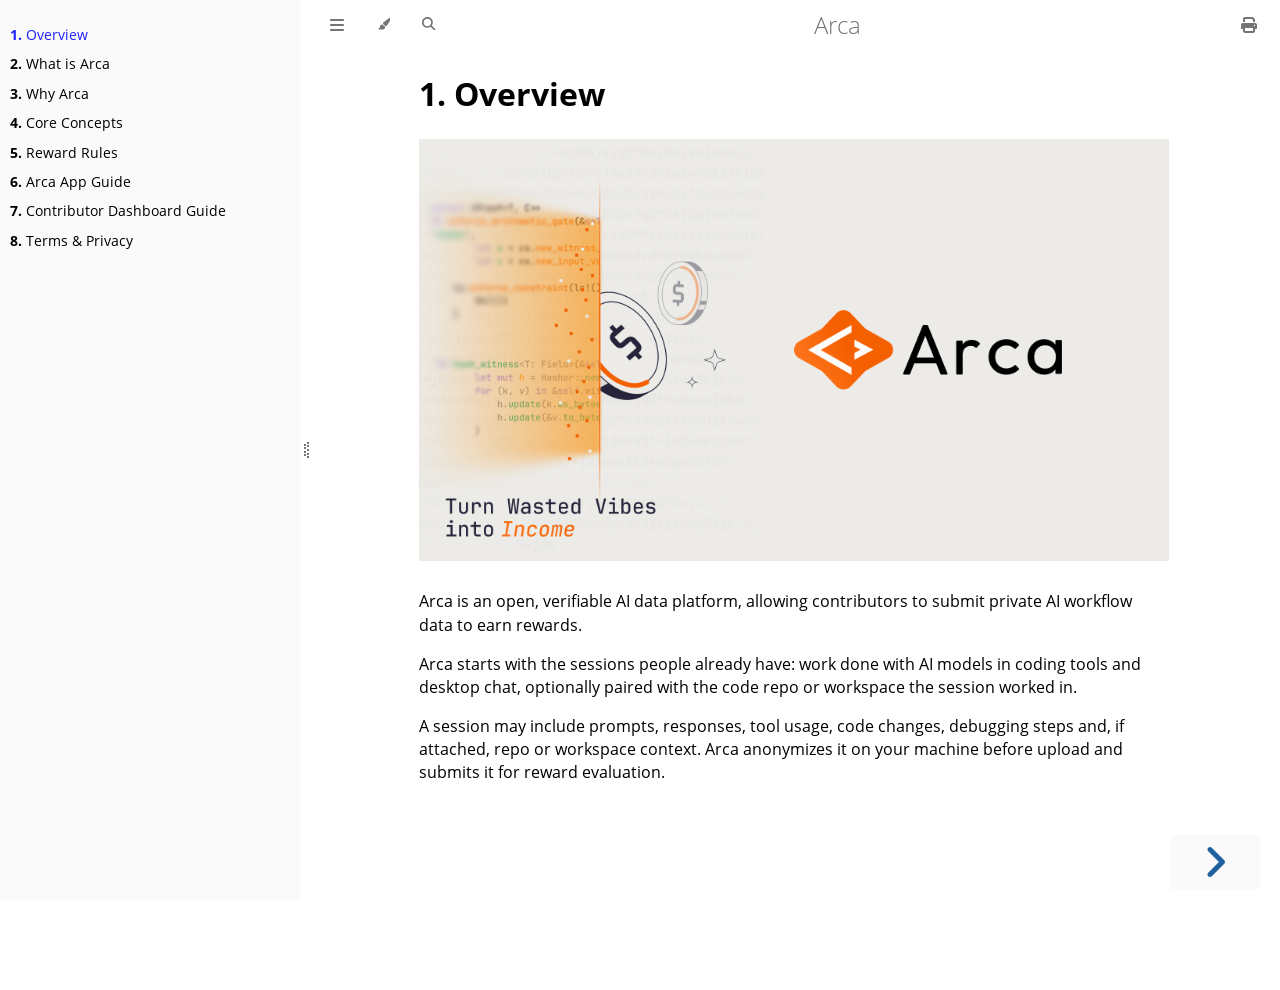
==== index.html @ 6b5b5479 "deploy: f4c4a8f4e6c5c1079b5b839fda7211f374d7abdb" ====
<!DOCTYPE HTML>
<html lang="en" class="light sidebar-visible" dir="ltr">
    <head>
        <!-- Book generated using mdBook -->
        <meta charset="UTF-8">
        <title>Overview - Arca</title>


        <!-- Custom HTML head -->

        <meta name="description" content="">
        <meta name="viewport" content="width=device-width, initial-scale=1">
        <meta name="theme-color" content="#ffffff">

        <link rel="shortcut icon" href="favicon-ba5fc74e.png">
        <link rel="stylesheet" href="css/variables-8adf115d.css">
        <link rel="stylesheet" href="css/general-2459343d.css">
        <link rel="stylesheet" href="css/chrome-cc69e1fb.css">
        <link rel="stylesheet" href="css/print-9e4910d8.css" media="print">

        <!-- Fonts -->
        <link rel="stylesheet" href="fonts/fonts-9644e21d.css">

        <!-- Highlight.js Stylesheets -->
        <link rel="stylesheet" id="mdbook-highlight-css" href="highlight-493f70e1.css">
        <link rel="stylesheet" id="mdbook-tomorrow-night-css" href="tomorrow-night-4c0ae647.css">
        <link rel="stylesheet" id="mdbook-ayu-highlight-css" href="ayu-highlight-56612340.css">

        <!-- Custom theme stylesheets -->
        <link rel="stylesheet" href="theme/custom-26febc59.css">


        <!-- Provide site root and default themes to javascript -->
        <script>
            const path_to_root = "";
            const default_light_theme = "light";
            const default_dark_theme = "navy";
            window.path_to_searchindex_js = "searchindex-3bdd4e31.js";
        </script>
        <!-- Start loading toc.js asap -->
        <script src="toc-6a2bfc67.js"></script>
    </head>
    <body>
    <div id="mdbook-help-container">
        <div id="mdbook-help-popup">
            <h2 class="mdbook-help-title">Keyboard shortcuts</h2>
            <div>
                <p>Press <kbd>←</kbd> or <kbd>→</kbd> to navigate between chapters</p>
                <p>Press <kbd>S</kbd> or <kbd>/</kbd> to search in the book</p>
                <p>Press <kbd>?</kbd> to show this help</p>
                <p>Press <kbd>Esc</kbd> to hide this help</p>
            </div>
        </div>
    </div>
    <div id="mdbook-body-container">
        <!-- Work around some values being stored in localStorage wrapped in quotes -->
        <script>
            try {
                let theme = localStorage.getItem('mdbook-theme');
                let sidebar = localStorage.getItem('mdbook-sidebar');

                if (theme.startsWith('"') && theme.endsWith('"')) {
                    localStorage.setItem('mdbook-theme', theme.slice(1, theme.length - 1));
                }

                if (sidebar.startsWith('"') && sidebar.endsWith('"')) {
                    localStorage.setItem('mdbook-sidebar', sidebar.slice(1, sidebar.length - 1));
                }
            } catch (e) { }
        </script>

        <!-- Set the theme before any content is loaded, prevents flash -->
        <script>
            const default_theme = window.matchMedia("(prefers-color-scheme: dark)").matches ? default_dark_theme : default_light_theme;
            let theme;
            try { theme = localStorage.getItem('mdbook-theme'); } catch(e) { }
            if (theme === null || theme === undefined) { theme = default_theme; }
            const html = document.documentElement;
            html.classList.remove('light')
            html.classList.add(theme);
            html.classList.add("js");
        </script>

        <input type="checkbox" id="mdbook-sidebar-toggle-anchor" class="hidden">

        <!-- Hide / unhide sidebar before it is displayed -->
        <script>
            let sidebar = null;
            const sidebar_toggle = document.getElementById("mdbook-sidebar-toggle-anchor");
            if (document.body.clientWidth >= 1080) {
                try { sidebar = localStorage.getItem('mdbook-sidebar'); } catch(e) { }
                sidebar = sidebar || 'visible';
            } else {
                sidebar = 'hidden';
                sidebar_toggle.checked = false;
            }
            if (sidebar === 'visible') {
                sidebar_toggle.checked = true;
            } else {
                html.classList.remove('sidebar-visible');
            }
        </script>

        <nav id="mdbook-sidebar" class="sidebar" aria-label="Table of contents">
            <!-- populated by js -->
            <mdbook-sidebar-scrollbox class="sidebar-scrollbox"></mdbook-sidebar-scrollbox>
            <noscript>
                <iframe class="sidebar-iframe-outer" src="toc.html"></iframe>
            </noscript>
            <div id="mdbook-sidebar-resize-handle" class="sidebar-resize-handle">
                <div class="sidebar-resize-indicator"></div>
            </div>
        </nav>

        <div id="mdbook-page-wrapper" class="page-wrapper">

            <div class="page">
                <div id="mdbook-menu-bar-hover-placeholder"></div>
                <div id="mdbook-menu-bar" class="menu-bar sticky">
                    <div class="left-buttons">
                        <label id="mdbook-sidebar-toggle" class="icon-button" for="mdbook-sidebar-toggle-anchor" title="Toggle Table of Contents" aria-label="Toggle Table of Contents" aria-controls="mdbook-sidebar">
                            <span class=fa-svg><svg xmlns="http://www.w3.org/2000/svg" viewBox="0 0 448 512"><!--! Font Awesome Free 6.2.0 by @fontawesome - https://fontawesome.com License - https://fontawesome.com/license/free (Icons: CC BY 4.0, Fonts: SIL OFL 1.1, Code: MIT License) Copyright 2022 Fonticons, Inc. --><path d="M0 96C0 78.3 14.3 64 32 64H416c17.7 0 32 14.3 32 32s-14.3 32-32 32H32C14.3 128 0 113.7 0 96zM0 256c0-17.7 14.3-32 32-32H416c17.7 0 32 14.3 32 32s-14.3 32-32 32H32c-17.7 0-32-14.3-32-32zM448 416c0 17.7-14.3 32-32 32H32c-17.7 0-32-14.3-32-32s14.3-32 32-32H416c17.7 0 32 14.3 32 32z"/></svg></span>
                        </label>
                        <button id="mdbook-theme-toggle" class="icon-button" type="button" title="Change theme" aria-label="Change theme" aria-haspopup="true" aria-expanded="false" aria-controls="mdbook-theme-list">
                            <span class=fa-svg><svg xmlns="http://www.w3.org/2000/svg" viewBox="0 0 576 512"><!--! Font Awesome Free 6.2.0 by @fontawesome - https://fontawesome.com License - https://fontawesome.com/license/free (Icons: CC BY 4.0, Fonts: SIL OFL 1.1, Code: MIT License) Copyright 2022 Fonticons, Inc. --><path d="M371.3 367.1c27.3-3.9 51.9-19.4 67.2-42.9L600.2 74.1c12.6-19.5 9.4-45.3-7.6-61.2S549.7-4.4 531.1 9.6L294.4 187.2c-24 18-38.2 46.1-38.4 76.1L371.3 367.1zm-19.6 25.4l-116-104.4C175.9 290.3 128 339.6 128 400c0 3.9 .2 7.8 .6 11.6c1.8 17.5-10.2 36.4-27.8 36.4H96c-17.7 0-32 14.3-32 32s14.3 32 32 32H240c61.9 0 112-50.1 112-112c0-2.5-.1-5-.2-7.5z"/></svg></span>
                        </button>
                        <ul id="mdbook-theme-list" class="theme-popup" aria-label="Themes" role="menu">
                            <li role="none"><button role="menuitem" class="theme" id="mdbook-theme-default_theme">Auto</button></li>
                            <li role="none"><button role="menuitem" class="theme" id="mdbook-theme-light">Light</button></li>
                            <li role="none"><button role="menuitem" class="theme" id="mdbook-theme-rust">Rust</button></li>
                            <li role="none"><button role="menuitem" class="theme" id="mdbook-theme-coal">Coal</button></li>
                            <li role="none"><button role="menuitem" class="theme" id="mdbook-theme-navy">Navy</button></li>
                            <li role="none"><button role="menuitem" class="theme" id="mdbook-theme-ayu">Ayu</button></li>
                        </ul>
                        <button id="mdbook-search-toggle" class="icon-button" type="button" title="Search (`/`)" aria-label="Toggle Searchbar" aria-expanded="false" aria-keyshortcuts="/ s" aria-controls="mdbook-searchbar">
                            <span class=fa-svg><svg xmlns="http://www.w3.org/2000/svg" viewBox="0 0 512 512"><!--! Font Awesome Free 6.2.0 by @fontawesome - https://fontawesome.com License - https://fontawesome.com/license/free (Icons: CC BY 4.0, Fonts: SIL OFL 1.1, Code: MIT License) Copyright 2022 Fonticons, Inc. --><path d="M416 208c0 45.9-14.9 88.3-40 122.7L502.6 457.4c12.5 12.5 12.5 32.8 0 45.3s-32.8 12.5-45.3 0L330.7 376c-34.4 25.2-76.8 40-122.7 40C93.1 416 0 322.9 0 208S93.1 0 208 0S416 93.1 416 208zM208 352c79.5 0 144-64.5 144-144s-64.5-144-144-144S64 128.5 64 208s64.5 144 144 144z"/></svg></span>
                        </button>
                    </div>

                    <h1 class="menu-title">Arca</h1>

                    <div class="right-buttons">
                        <a href="print.html" title="Print this book" aria-label="Print this book">
                            <span class=fa-svg id="print-button"><svg xmlns="http://www.w3.org/2000/svg" viewBox="0 0 512 512"><!--! Font Awesome Free 6.2.0 by @fontawesome - https://fontawesome.com License - https://fontawesome.com/license/free (Icons: CC BY 4.0, Fonts: SIL OFL 1.1, Code: MIT License) Copyright 2022 Fonticons, Inc. --><path d="M128 0C92.7 0 64 28.7 64 64v96h64V64H354.7L384 93.3V160h64V93.3c0-17-6.7-33.3-18.7-45.3L400 18.7C388 6.7 371.7 0 354.7 0H128zM384 352v32 64H128V384 368 352H384zm64 32h32c17.7 0 32-14.3 32-32V256c0-35.3-28.7-64-64-64H64c-35.3 0-64 28.7-64 64v96c0 17.7 14.3 32 32 32H64v64c0 35.3 28.7 64 64 64H384c35.3 0 64-28.7 64-64V384zm-16-88c-13.3 0-24-10.7-24-24s10.7-24 24-24s24 10.7 24 24s-10.7 24-24 24z"/></svg></span>
                        </a>

                    </div>
                </div>

                <div id="mdbook-search-wrapper" class="hidden">
                    <form id="mdbook-searchbar-outer" class="searchbar-outer">
                        <div class="search-wrapper">
                            <input type="search" id="mdbook-searchbar" name="searchbar" placeholder="Search this book ..." aria-controls="mdbook-searchresults-outer" aria-describedby="searchresults-header">
                            <div class="spinner-wrapper">
                                <span class=fa-svg id="fa-spin"><svg xmlns="http://www.w3.org/2000/svg" viewBox="0 0 512 512"><!--! Font Awesome Free 6.2.0 by @fontawesome - https://fontawesome.com License - https://fontawesome.com/license/free (Icons: CC BY 4.0, Fonts: SIL OFL 1.1, Code: MIT License) Copyright 2022 Fonticons, Inc. --><path d="M304 48c0-26.5-21.5-48-48-48s-48 21.5-48 48s21.5 48 48 48s48-21.5 48-48zm0 416c0-26.5-21.5-48-48-48s-48 21.5-48 48s21.5 48 48 48s48-21.5 48-48zM48 304c26.5 0 48-21.5 48-48s-21.5-48-48-48s-48 21.5-48 48s21.5 48 48 48zm464-48c0-26.5-21.5-48-48-48s-48 21.5-48 48s21.5 48 48 48s48-21.5 48-48zM142.9 437c18.7-18.7 18.7-49.1 0-67.9s-49.1-18.7-67.9 0s-18.7 49.1 0 67.9s49.1 18.7 67.9 0zm0-294.2c18.7-18.7 18.7-49.1 0-67.9S93.7 56.2 75 75s-18.7 49.1 0 67.9s49.1 18.7 67.9 0zM369.1 437c18.7 18.7 49.1 18.7 67.9 0s18.7-49.1 0-67.9s-49.1-18.7-67.9 0s-18.7 49.1 0 67.9z"/></svg></span>
                            </div>
                        </div>
                    </form>
                    <div id="mdbook-searchresults-outer" class="searchresults-outer hidden">
                        <div id="mdbook-searchresults-header" class="searchresults-header"></div>
                        <ul id="mdbook-searchresults">
                        </ul>
                    </div>
                </div>

                <!-- Apply ARIA attributes after the sidebar and the sidebar toggle button are added to the DOM -->
                <script>
                    document.getElementById('mdbook-sidebar-toggle').setAttribute('aria-expanded', sidebar === 'visible');
                    document.getElementById('mdbook-sidebar').setAttribute('aria-hidden', sidebar !== 'visible');
                    Array.from(document.querySelectorAll('#mdbook-sidebar a')).forEach(function(link) {
                        link.setAttribute('tabIndex', sidebar === 'visible' ? 0 : -1);
                    });
                </script>

                <div id="mdbook-content" class="content">
                    <main>
                        <h1 id="1-overview"><a class="header" href="#1-overview">1. Overview</a></h1>
<div align="center"><figure><img src="assets/doc (1).png" alt=""><figcaption></figcaption></figure></div>

<p>Arca is an open, verifiable AI data platform, allowing contributors to submit private AI workflow data to earn rewards.</p>
<p>Arca starts with the sessions people already have: work done with AI models in coding tools and desktop chat, optionally paired with the code repo or workspace the session worked in.</p>
<p>A session may include prompts, responses, tool usage, code changes, debugging steps and, if attached, repo or workspace context. Arca anonymizes it on your machine before upload and submits it for reward evaluation.</p>

                    </main>

                    <nav class="nav-wrapper" aria-label="Page navigation">
                        <!-- Mobile navigation buttons -->

                            <a rel="next prefetch" href="2.-what-is-arca.html" class="mobile-nav-chapters next" title="Next chapter" aria-label="Next chapter" aria-keyshortcuts="Right">
                                <span class=fa-svg><svg xmlns="http://www.w3.org/2000/svg" viewBox="0 0 320 512"><!--! Font Awesome Free 6.2.0 by @fontawesome - https://fontawesome.com License - https://fontawesome.com/license/free (Icons: CC BY 4.0, Fonts: SIL OFL 1.1, Code: MIT License) Copyright 2022 Fonticons, Inc. --><path d="M278.6 233.4c12.5 12.5 12.5 32.8 0 45.3l-160 160c-12.5 12.5-32.8 12.5-45.3 0s-12.5-32.8 0-45.3L210.7 256 73.4 118.6c-12.5-12.5-12.5-32.8 0-45.3s32.8-12.5 45.3 0l160 160z"/></svg></span>
                            </a>

                        <div style="clear: both"></div>
                    </nav>
                </div>
            </div>

            <nav class="nav-wide-wrapper" aria-label="Page navigation">

                    <a rel="next prefetch" href="2.-what-is-arca.html" class="nav-chapters next" title="Next chapter" aria-label="Next chapter" aria-keyshortcuts="Right">
                        <span class=fa-svg><svg xmlns="http://www.w3.org/2000/svg" viewBox="0 0 320 512"><!--! Font Awesome Free 6.2.0 by @fontawesome - https://fontawesome.com License - https://fontawesome.com/license/free (Icons: CC BY 4.0, Fonts: SIL OFL 1.1, Code: MIT License) Copyright 2022 Fonticons, Inc. --><path d="M278.6 233.4c12.5 12.5 12.5 32.8 0 45.3l-160 160c-12.5 12.5-32.8 12.5-45.3 0s-12.5-32.8 0-45.3L210.7 256 73.4 118.6c-12.5-12.5-12.5-32.8 0-45.3s32.8-12.5 45.3 0l160 160z"/></svg></span>
                    </a>
            </nav>

        </div>

        <template id=fa-eye><span class=fa-svg><svg xmlns="http://www.w3.org/2000/svg" viewBox="0 0 576 512"><!--! Font Awesome Free 6.2.0 by @fontawesome - https://fontawesome.com License - https://fontawesome.com/license/free (Icons: CC BY 4.0, Fonts: SIL OFL 1.1, Code: MIT License) Copyright 2022 Fonticons, Inc. --><path d="M288 32c-80.8 0-145.5 36.8-192.6 80.6C48.6 156 17.3 208 2.5 243.7c-3.3 7.9-3.3 16.7 0 24.6C17.3 304 48.6 356 95.4 399.4C142.5 443.2 207.2 480 288 480s145.5-36.8 192.6-80.6c46.8-43.5 78.1-95.4 93-131.1c3.3-7.9 3.3-16.7 0-24.6c-14.9-35.7-46.2-87.7-93-131.1C433.5 68.8 368.8 32 288 32zM432 256c0 79.5-64.5 144-144 144s-144-64.5-144-144s64.5-144 144-144s144 64.5 144 144zM288 192c0 35.3-28.7 64-64 64c-11.5 0-22.3-3-31.6-8.4c-.2 2.8-.4 5.5-.4 8.4c0 53 43 96 96 96s96-43 96-96s-43-96-96-96c-2.8 0-5.6 .1-8.4 .4c5.3 9.3 8.4 20.1 8.4 31.6z"/></svg></span></template>
        <template id=fa-eye-slash><span class=fa-svg><svg xmlns="http://www.w3.org/2000/svg" viewBox="0 0 640 512"><!--! Font Awesome Free 6.2.0 by @fontawesome - https://fontawesome.com License - https://fontawesome.com/license/free (Icons: CC BY 4.0, Fonts: SIL OFL 1.1, Code: MIT License) Copyright 2022 Fonticons, Inc. --><path d="M38.8 5.1C28.4-3.1 13.3-1.2 5.1 9.2S-1.2 34.7 9.2 42.9l592 464c10.4 8.2 25.5 6.3 33.7-4.1s6.3-25.5-4.1-33.7L525.6 386.7c39.6-40.6 66.4-86.1 79.9-118.4c3.3-7.9 3.3-16.7 0-24.6c-14.9-35.7-46.2-87.7-93-131.1C465.5 68.8 400.8 32 320 32c-68.2 0-125 26.3-169.3 60.8L38.8 5.1zM223.1 149.5C248.6 126.2 282.7 112 320 112c79.5 0 144 64.5 144 144c0 24.9-6.3 48.3-17.4 68.7L408 294.5c5.2-11.8 8-24.8 8-38.5c0-53-43-96-96-96c-2.8 0-5.6 .1-8.4 .4c5.3 9.3 8.4 20.1 8.4 31.6c0 10.2-2.4 19.8-6.6 28.3l-90.3-70.8zm223.1 298L373 389.9c-16.4 6.5-34.3 10.1-53 10.1c-79.5 0-144-64.5-144-144c0-6.9 .5-13.6 1.4-20.2L83.1 161.5C60.3 191.2 44 220.8 34.5 243.7c-3.3 7.9-3.3 16.7 0 24.6c14.9 35.7 46.2 87.7 93 131.1C174.5 443.2 239.2 480 320 480c47.8 0 89.9-12.9 126.2-32.5z"/></svg></span></template>
        <template id=fa-copy><span class=fa-svg><svg xmlns="http://www.w3.org/2000/svg" viewBox="0 0 512 512"><!--! Font Awesome Free 6.2.0 by @fontawesome - https://fontawesome.com License - https://fontawesome.com/license/free (Icons: CC BY 4.0, Fonts: SIL OFL 1.1, Code: MIT License) Copyright 2022 Fonticons, Inc. --><path d="M502.6 70.63l-61.25-61.25C435.4 3.371 427.2 0 418.7 0H255.1c-35.35 0-64 28.66-64 64l.0195 256C192 355.4 220.7 384 256 384h192c35.2 0 64-28.8 64-64V93.25C512 84.77 508.6 76.63 502.6 70.63zM464 320c0 8.836-7.164 16-16 16H255.1c-8.838 0-16-7.164-16-16L239.1 64.13c0-8.836 7.164-16 16-16h128L384 96c0 17.67 14.33 32 32 32h47.1V320zM272 448c0 8.836-7.164 16-16 16H63.1c-8.838 0-16-7.164-16-16L47.98 192.1c0-8.836 7.164-16 16-16H160V128H63.99c-35.35 0-64 28.65-64 64l.0098 256C.002 483.3 28.66 512 64 512h192c35.2 0 64-28.8 64-64v-32h-47.1L272 448z"/></svg></span></template>
        <template id=fa-play><span class=fa-svg><svg xmlns="http://www.w3.org/2000/svg" viewBox="0 0 384 512"><!--! Font Awesome Free 6.2.0 by @fontawesome - https://fontawesome.com License - https://fontawesome.com/license/free (Icons: CC BY 4.0, Fonts: SIL OFL 1.1, Code: MIT License) Copyright 2022 Fonticons, Inc. --><path d="M73 39c-14.8-9.1-33.4-9.4-48.5-.9S0 62.6 0 80V432c0 17.4 9.4 33.4 24.5 41.9s33.7 8.1 48.5-.9L361 297c14.3-8.7 23-24.2 23-41s-8.7-32.2-23-41L73 39z"/></svg></span></template>
        <template id=fa-clock-rotate-left><span class=fa-svg><svg xmlns="http://www.w3.org/2000/svg" viewBox="0 0 512 512"><!--! Font Awesome Free 6.2.0 by @fontawesome - https://fontawesome.com License - https://fontawesome.com/license/free (Icons: CC BY 4.0, Fonts: SIL OFL 1.1, Code: MIT License) Copyright 2022 Fonticons, Inc. --><path d="M75 75L41 41C25.9 25.9 0 36.6 0 57.9V168c0 13.3 10.7 24 24 24H134.1c21.4 0 32.1-25.9 17-41l-30.8-30.8C155 85.5 203 64 256 64c106 0 192 86 192 192s-86 192-192 192c-40.8 0-78.6-12.7-109.7-34.4c-14.5-10.1-34.4-6.6-44.6 7.9s-6.6 34.4 7.9 44.6C151.2 495 201.7 512 256 512c141.4 0 256-114.6 256-256S397.4 0 256 0C185.3 0 121.3 28.7 75 75zm181 53c-13.3 0-24 10.7-24 24V256c0 6.4 2.5 12.5 7 17l72 72c9.4 9.4 24.6 9.4 33.9 0s9.4-24.6 0-33.9l-65-65V152c0-13.3-10.7-24-24-24z"/></svg></span></template>



        <script>
            window.playground_copyable = true;
        </script>


        <script src="elasticlunr-ef4e11c1.min.js"></script>
        <script src="mark-09e88c2c.min.js"></script>
        <script src="searcher-c2a407aa.js"></script>

        <script src="clipboard-1626706a.min.js"></script>
        <script src="highlight-abc7f01d.js"></script>
        <script src="book-a0b12cfe.js"></script>

        <!-- Custom JS scripts -->
        <script src="theme/mermaid-216156ec.js"></script>



    </div>
    </body>
</html>
---- css/variables-8adf115d.css ----
/* Globals */

:root {
    --sidebar-target-width: 300px;
    --sidebar-width: min(var(--sidebar-target-width), 80vw);
    --sidebar-resize-indicator-width: 8px;
    --sidebar-resize-indicator-space: 2px;
    --page-padding: 15px;
    --content-max-width: 750px;
    --menu-bar-height: 50px;
    --mono-font: "Source Code Pro", Consolas, "Ubuntu Mono", Menlo, "DejaVu Sans Mono", monospace, monospace;
    --code-font-size: 0.875em; /* please adjust the ace font size accordingly in editor.js */
    --searchbar-margin-block-start: 5px;
}

/* Themes */

.ayu {
    --bg: hsl(210, 25%, 8%);
    --fg: #c5c5c5;

    --sidebar-bg: #14191f;
    --sidebar-fg: #c8c9db;
    --sidebar-non-existant: #5c6773;
    --sidebar-active: #ffb454;
    --sidebar-spacer: #2d334f;

    --scrollbar: var(--sidebar-fg);

    --icons: #737480;
    --icons-hover: #b7b9cc;

    --links: #0096cf;

    --inline-code-color: #ffb454;

    --theme-popup-bg: #14191f;
    --theme-popup-border: #5c6773;
    --theme-hover: #191f26;

    --quote-bg: hsl(226, 15%, 17%);
    --quote-border: hsl(226, 15%, 22%);

    --warning-border: #ff8e00;

    --table-border-color: hsl(210, 25%, 13%);
    --table-header-bg: hsl(210, 25%, 28%);
    --table-alternate-bg: hsl(210, 25%, 11%);

    --searchbar-border-color: #848484;
    --searchbar-bg: #424242;
    --searchbar-fg: #fff;
    --searchbar-shadow-color: #d4c89f;
    --searchresults-header-fg: #666;
    --searchresults-border-color: #888;
    --searchresults-li-bg: #252932;
    --search-mark-bg: #e3b171;

    --color-scheme: dark;

    /* Same as `--icons` */
    --copy-button-filter: invert(45%) sepia(6%) saturate(621%) hue-rotate(198deg) brightness(99%) contrast(85%);
    /* Same as `--sidebar-active` */
    --copy-button-filter-hover: invert(68%) sepia(55%) saturate(531%) hue-rotate(341deg) brightness(104%) contrast(101%);

    --footnote-highlight: #2668a6;

    --overlay-bg: rgba(33, 40, 48, 0.4);

    --blockquote-note-color: #74b9ff;
    --blockquote-tip-color: #09ca09;
    --blockquote-important-color: #d3abff;
    --blockquote-warning-color: #f0b72f;
    --blockquote-caution-color: #f21424;

    --sidebar-header-border-color: #c18639;
}

.coal {
    --bg: hsl(200, 7%, 8%);
    --fg: #98a3ad;

    --sidebar-bg: #292c2f;
    --sidebar-fg: #a1adb8;
    --sidebar-non-existant: #505254;
    --sidebar-active: #3473ad;
    --sidebar-spacer: #393939;

    --scrollbar: var(--sidebar-fg);

    --icons: #43484d;
    --icons-hover: #b3c0cc;

    --links: #2b79a2;

    --inline-code-color: #c5c8c6;

    --theme-popup-bg: #141617;
    --theme-popup-border: #43484d;
    --theme-hover: #1f2124;

    --quote-bg: hsl(234, 21%, 18%);
    --quote-border: hsl(234, 21%, 23%);

    --warning-border: #ff8e00;

    --table-border-color: hsl(200, 7%, 13%);
    --table-header-bg: hsl(200, 7%, 28%);
    --table-alternate-bg: hsl(200, 7%, 11%);

    --searchbar-border-color: #aaa;
    --searchbar-bg: #b7b7b7;
    --searchbar-fg: #000;
    --searchbar-shadow-color: #aaa;
    --searchresults-header-fg: #666;
    --searchresults-border-color: #98a3ad;
    --searchresults-li-bg: #2b2b2f;
    --search-mark-bg: #355c7d;

    --color-scheme: dark;

    /* Same as `--icons` */
    --copy-button-filter: invert(26%) sepia(8%) saturate(575%) hue-rotate(169deg) brightness(87%) contrast(82%);
    /* Same as `--sidebar-active` */
    --copy-button-filter-hover: invert(36%) sepia(70%) saturate(503%) hue-rotate(167deg) brightness(98%) contrast(89%);

    --footnote-highlight: #4079ae;

    --overlay-bg: rgba(33, 40, 48, 0.4);

    --blockquote-note-color: #4493f8;
    --blockquote-tip-color: #08ae08;
    --blockquote-important-color: #ab7df8;
    --blockquote-warning-color: #d29922;
    --blockquote-caution-color: #d91b29;

    --sidebar-header-border-color: #3473ad;
}

.light, html:not(.js) {
    --bg: hsl(0, 0%, 100%);
    --fg: hsl(0, 0%, 0%);

    --sidebar-bg: #fafafa;
    --sidebar-fg: hsl(0, 0%, 0%);
    --sidebar-non-existant: #aaaaaa;
    --sidebar-active: #1f1fff;
    --sidebar-spacer: #f4f4f4;

    --scrollbar: #8F8F8F;

    --icons: #747474;
    --icons-hover: #000000;

    --links: #20609f;

    --inline-code-color: #301900;

    --theme-popup-bg: #fafafa;
    --theme-popup-border: #cccccc;
    --theme-hover: #e6e6e6;

    --quote-bg: hsl(197, 37%, 96%);
    --quote-border: hsl(197, 37%, 91%);

    --warning-border: #ff8e00;

    --table-border-color: hsl(0, 0%, 95%);
    --table-header-bg: hsl(0, 0%, 80%);
    --table-alternate-bg: hsl(0, 0%, 97%);

    --searchbar-border-color: #aaa;
    --searchbar-bg: #fafafa;
    --searchbar-fg: #000;
    --searchbar-shadow-color: #aaa;
    --searchresults-header-fg: #666;
    --searchresults-border-color: #888;
    --searchresults-li-bg: #e4f2fe;
    --search-mark-bg: #a2cff5;

    --color-scheme: light;

    /* Same as `--icons` */
    --copy-button-filter: invert(45.49%);
    /* Same as `--sidebar-active` */
    --copy-button-filter-hover: invert(14%) sepia(93%) saturate(4250%) hue-rotate(243deg) brightness(99%) contrast(130%);

    --footnote-highlight: #7e7eff;

    --overlay-bg: rgba(200, 200, 205, 0.4);

    --blockquote-note-color: #0969da;
    --blockquote-tip-color: #008000;
    --blockquote-important-color: #8250df;
    --blockquote-warning-color: #9a6700;
    --blockquote-caution-color: #b52731;

    --sidebar-header-border-color: #6e6edb;
}

.navy {
    --bg: hsl(226, 23%, 11%);
    --fg: #bcbdd0;

    --sidebar-bg: #282d3f;
    --sidebar-fg: #c8c9db;
    --sidebar-non-existant: #505274;
    --sidebar-active: #2b79a2;
    --sidebar-spacer: #2d334f;

    --scrollbar: var(--sidebar-fg);

    --icons: #737480;
    --icons-hover: #b7b9cc;

    --links: #2b79a2;

    --inline-code-color: #c5c8c6;

    --theme-popup-bg: #161923;
    --theme-popup-border: #737480;
    --theme-hover: #282e40;

    --quote-bg: hsl(226, 15%, 17%);
    --quote-border: hsl(226, 15%, 22%);

    --warning-border: #ff8e00;

    --table-border-color: hsl(226, 23%, 16%);
    --table-header-bg: hsl(226, 23%, 31%);
    --table-alternate-bg: hsl(226, 23%, 14%);

    --searchbar-border-color: #aaa;
    --searchbar-bg: #aeaec6;
    --searchbar-fg: #000;
    --searchbar-shadow-color: #aaa;
    --searchresults-header-fg: #5f5f71;
    --searchresults-border-color: #5c5c68;
    --searchresults-li-bg: #242430;
    --search-mark-bg: #a2cff5;

    --color-scheme: dark;

    /* Same as `--icons` */
    --copy-button-filter: invert(51%) sepia(10%) saturate(393%) hue-rotate(198deg) brightness(86%) contrast(87%);
    /* Same as `--sidebar-active` */
    --copy-button-filter-hover: invert(46%) sepia(20%) saturate(1537%) hue-rotate(156deg) brightness(85%) contrast(90%);

    --footnote-highlight: #4079ae;

    --overlay-bg: rgba(33, 40, 48, 0.4);

    --blockquote-note-color: #4493f8;
    --blockquote-tip-color: #09ca09;
    --blockquote-important-color: #ab7df8;
    --blockquote-warning-color: #d29922;
    --blockquote-caution-color: #f21424;

    --sidebar-header-border-color: #2f6ab5;
}

.rust {
    --bg: hsl(60, 9%, 87%);
    --fg: #262625;

    --sidebar-bg: #3b2e2a;
    --sidebar-fg: #c8c9db;
    --sidebar-non-existant: #505254;
    --sidebar-active: #e69f67;
    --sidebar-spacer: #45373a;

    --scrollbar: var(--sidebar-fg);

    --icons: #737480;
    --icons-hover: #262625;

    --links: #2b79a2;

    --inline-code-color: #6e6b5e;

    --theme-popup-bg: #e1e1db;
    --theme-popup-border: #b38f6b;
    --theme-hover: #99908a;

    --quote-bg: hsl(60, 5%, 75%);
    --quote-border: hsl(60, 5%, 70%);

    --warning-border: #ff8e00;

    --table-border-color: hsl(60, 9%, 82%);
    --table-header-bg: #b3a497;
    --table-alternate-bg: hsl(60, 9%, 84%);

    --searchbar-border-color: #aaa;
    --searchbar-bg: #fafafa;
    --searchbar-fg: #000;
    --searchbar-shadow-color: #aaa;
    --searchresults-header-fg: #666;
    --searchresults-border-color: #888;
    --searchresults-li-bg: #dec2a2;
    --search-mark-bg: #e69f67;

    /* Same as `--icons` */
    --copy-button-filter: invert(51%) sepia(10%) saturate(393%) hue-rotate(198deg) brightness(86%) contrast(87%);
    /* Same as `--sidebar-active` */
    --copy-button-filter-hover: invert(77%) sepia(16%) saturate(1798%) hue-rotate(328deg) brightness(98%) contrast(83%);

    --footnote-highlight: #d3a17a;

    --overlay-bg: rgba(150, 150, 150, 0.25);

    --blockquote-note-color: #023b95;
    --blockquote-tip-color: #007700;
    --blockquote-important-color: #8250df;
    --blockquote-warning-color: #603700;
    --blockquote-caution-color: #aa1721;

    --sidebar-header-border-color: #8c391f;
}

@media (prefers-color-scheme: dark) {
    html:not(.js) {
        --bg: hsl(200, 7%, 8%);
        --fg: #98a3ad;

        --sidebar-bg: #292c2f;
        --sidebar-fg: #a1adb8;
        --sidebar-non-existant: #505254;
        --sidebar-active: #3473ad;
        --sidebar-spacer: #393939;

        --scrollbar: var(--sidebar-fg);

        --icons: #43484d;
        --icons-hover: #b3c0cc;

        --links: #2b79a2;

        --inline-code-color: #c5c8c6;

        --theme-popup-bg: #141617;
        --theme-popup-border: #43484d;
        --theme-hover: #1f2124;

        --quote-bg: hsl(234, 21%, 18%);
        --quote-border: hsl(234, 21%, 23%);

        --warning-border: #ff8e00;

        --table-border-color: hsl(200, 7%, 13%);
        --table-header-bg: hsl(200, 7%, 28%);
        --table-alternate-bg: hsl(200, 7%, 11%);

        --searchbar-border-color: #aaa;
        --searchbar-bg: #b7b7b7;
        --searchbar-fg: #000;
        --searchbar-shadow-color: #aaa;
        --searchresults-header-fg: #666;
        --searchresults-border-color: #98a3ad;
        --searchresults-li-bg: #2b2b2f;
        --search-mark-bg: #355c7d;

        --color-scheme: dark;

        /* Same as `--icons` */
        --copy-button-filter: invert(26%) sepia(8%) saturate(575%) hue-rotate(169deg) brightness(87%) contrast(82%);
        /* Same as `--sidebar-active` */
        --copy-button-filter-hover: invert(36%) sepia(70%) saturate(503%) hue-rotate(167deg) brightness(98%) contrast(89%);

        --footnote-highlight: #4079ae;

        --overlay-bg: rgba(33, 40, 48, 0.4);

        --blockquote-note-color: #4493f8;
        --blockquote-tip-color: #08ae08;
        --blockquote-important-color: #ab7df8;
        --blockquote-warning-color: #d29922;
        --blockquote-caution-color: #d91b29;

        --sidebar-header-border-color: #3473ad;
    }
}
---- css/general-2459343d.css ----
/* Base styles and content styles */

:root {
    /* Browser default font-size is 16px, this way 1 rem = 10px */
    font-size: 62.5%;
    color-scheme: var(--color-scheme);
}

html {
    font-family: "Open Sans", sans-serif;
    color: var(--fg);
    background-color: var(--bg);
    text-size-adjust: none;
    -webkit-text-size-adjust: none;
}

body {
    margin: 0;
    font-size: 1.6rem;
    overflow-x: hidden;
}

code {
    font-family: var(--mono-font) !important;
    font-size: var(--code-font-size);
    direction: ltr !important;
}

/* make long words/inline code not x overflow */
main {
    overflow-wrap: break-word;
}

/* make wide tables scroll if they overflow */
.table-wrapper {
    overflow-x: auto;
}

/* Don't change font size in headers. */
h1 code, h2 code, h3 code, h4 code, h5 code, h6 code {
    font-size: unset;
}

.left { float: left; }
.right { float: right; }
.boring { opacity: 0.6; }
.hide-boring .boring { display: none; }
.hidden { display: none !important; }

h2, h3 { margin-block-start: 2.5em; }
h4, h5 { margin-block-start: 2em; }

.header + .header h3,
.header + .header h4,
.header + .header h5 {
    margin-block-start: 1em;
}

h1:target::before,
h2:target::before,
h3:target::before,
h4:target::before,
h5:target::before,
h6:target::before,
dt:target::before {
    display: inline-block;
    content: "»";
    margin-inline-start: -30px;
    width: 30px;
}

/* This is broken on Safari as of version 14, but is fixed
   in Safari Technology Preview 117 which I think will be Safari 14.2.
   https://bugs.webkit.org/show_bug.cgi?id=218076
*/
:target {
    /* Safari does not support logical properties */
    scroll-margin-top: calc(var(--menu-bar-height) + 0.5em);
}

.page {
    outline: 0;
    padding: 0 var(--page-padding);
    margin-block-start: calc(0px - var(--menu-bar-height)); /* Compensate for the #mdbook-menu-bar-hover-placeholder */
}
.page-wrapper {
    box-sizing: border-box;
    background-color: var(--bg);
}
html:not(.js) .page-wrapper,
.js:not(.sidebar-resizing) .page-wrapper {
    transition: margin-left 0.3s ease, transform 0.3s ease; /* Animation: slide away */
}
[dir=rtl]:not(.js) .page-wrapper,
[dir=rtl].js:not(.sidebar-resizing) .page-wrapper {
    transition: margin-right 0.3s ease, transform 0.3s ease; /* Animation: slide away */
}

.content {
    overflow-y: auto;
    padding: 0 5px 50px 5px;
}
.content main {
    margin-inline-start: auto;
    margin-inline-end: auto;
    max-width: var(--content-max-width);
}
.content p { line-height: 1.45em; }
.content ol { line-height: 1.45em; }
.content ul { line-height: 1.45em; }
.content a { text-decoration: none; }
.content a:hover { text-decoration: underline; }
.content img, .content video { max-width: 100%; }
.content .header:link,
.content .header:visited {
    color: var(--fg);
}
.content .header:link,
.content .header:visited:hover {
    text-decoration: none;
}

table {
    margin: 0 auto;
    border-collapse: collapse;
}
table td {
    padding: 3px 20px;
    border: 1px var(--table-border-color) solid;
}
table thead {
    background: var(--table-header-bg);
}
table thead td {
    font-weight: 700;
    border: none;
}
table thead th {
    padding: 3px 20px;
}
table thead tr {
    border: 1px var(--table-header-bg) solid;
}
/* Alternate background colors for rows */
table tbody tr:nth-child(2n) {
    background: var(--table-alternate-bg);
}


blockquote {
    margin: 20px 0;
    padding: 0 20px;
    color: var(--fg);
    background-color: var(--quote-bg);
    border-block-start: .1em solid var(--quote-border);
    border-block-end: .1em solid var(--quote-border);
}

/* TODO: Remove .warning in a future version of mdbook, it is replaced by
blockquote tags. */
.warning {
    margin: 20px;
    padding: 0 20px;
    border-inline-start: 2px solid var(--warning-border);
}

.warning:before {
    position: absolute;
    width: 3rem;
    height: 3rem;
    margin-inline-start: calc(-1.5rem - 21px);
    content: "ⓘ";
    text-align: center;
    background-color: var(--bg);
    color: var(--warning-border);
    font-weight: bold;
    font-size: 2rem;
}

blockquote .warning:before {
    background-color: var(--quote-bg);
}

kbd {
    background-color: var(--table-border-color);
    border-radius: 4px;
    border: solid 1px var(--theme-popup-border);
    box-shadow: inset 0 -1px 0 var(--theme-hover);
    display: inline-block;
    font-size: var(--code-font-size);
    font-family: var(--mono-font);
    line-height: 10px;
    padding: 4px 5px;
    vertical-align: middle;
}

sup {
    /* Set the line-height for superscript and footnote references so that there
       isn't an awkward space appearing above lines that contain the footnote.

       See https://github.com/rust-lang/mdBook/pull/2443#discussion_r1813773583
       for an explanation.
    */
    line-height: 0;
}

.footnote-definition {
    font-size: 0.9em;
}
/* The default spacing for a list is a little too large. */
.footnote-definition ul,
.footnote-definition ol {
    padding-left: 20px;
}
.footnote-definition > li {
    /* Required to position the ::before target */
    position: relative;
}
.footnote-definition > li:target {
    scroll-margin-top: 50vh;
}
.footnote-reference:target {
    scroll-margin-top: 50vh;
}
/* Draws a border around the footnote (including the marker) when it is selected.
   TODO: If there are multiple linkbacks, highlight which one you just came
   from so you know which one to click.
*/
.footnote-definition > li:target::before {
    border: 2px solid var(--footnote-highlight);
    border-radius: 6px;
    position: absolute;
    top: -8px;
    right: -8px;
    bottom: -8px;
    left: -32px;
    pointer-events: none;
    content: "";
}
/* Pulses the footnote reference so you can quickly see where you left off reading.
   This could use some improvement.
*/
@media not (prefers-reduced-motion) {
    .footnote-reference:target  {
        animation: fn-highlight 0.8s;
        border-radius: 2px;
    }

    @keyframes fn-highlight {
        from {
            background-color: var(--footnote-highlight);
        }
    }
}

.tooltiptext {
    position: absolute;
    visibility: hidden;
    color: #fff;
    background-color: #333;
    transform: translateX(-50%); /* Center by moving tooltip 50% of its width left */
    left: -8px; /* Half of the width of the icon */
    top: -35px;
    font-size: 0.8em;
    text-align: center;
    border-radius: 6px;
    padding: 5px 8px;
    margin: 5px;
    z-index: 1000;
}
.tooltipped .tooltiptext {
    visibility: visible;
}

.chapter li.part-title {
    color: var(--sidebar-fg);
    margin: 5px 0px;
    font-weight: bold;
}

.result-no-output {
    font-style: italic;
}

.fa-svg svg {
    width: 1em;
    height: 1em;
    fill: currentColor;
    margin-bottom: -0.1em;
}

dt {
    font-weight: bold;
    margin-top: 0.5em;
    margin-bottom: 0.1em;
}

/* This uses a CSS counter to add numbers to definitions, but only if there is
 more than one definition. */
dl, dt {
    counter-reset: dd-counter;
}

/* When there is more than one definition, increment the counter. The first
selector selects the first definition, and the second one selects definitions
2 and beyond.*/
dd:has(+ dd), dd + dd {
    counter-increment: dd-counter;
    /* Use flex display to help with positioning the numbers when there is a p
    tag inside the definition. */
    display: flex;
    align-items: flex-start;
}

/* Shows the counter for definitions. The first selector selects the first
definition, and the second one selections definitions 2 and beyond.*/
dd:has(+ dd)::before, dd + dd::before  {
    content: counter(dd-counter) ". ";
    font-weight: 600;
    display: inline-block;
    margin-right: 0.5em;
}

dd > p {
    /* For loose definitions that have a p tag inside, don't add a bunch of
    space before the definition. */
    margin-top: 0;
}

/* Remove some excess space from the bottom. */
.blockquote-tag p:last-child {
    margin-bottom: 2px;
}

.blockquote-tag {
    /* Add some padding to make the vertical bar a little taller than the text.*/
    padding: 2px 0px 2px 20px;
    /* Add a solid color bar on the left side. */
    border-inline-start-style: solid;
    border-inline-start-width: 4px;
    /* Disable the background color from normal blockquotes . */
    background-color: inherit;
    /* Disable border blocks from blockquotes. */
    border-block-start: none;
    border-block-end: none;
}

.blockquote-tag-title svg {
    fill: currentColor;
    /* Add space between the icon and the title. */
    margin-right: 8px;
}

.blockquote-tag-note {
    border-inline-start-color: var(--blockquote-note-color);
}

.blockquote-tag-tip {
    border-inline-start-color: var(--blockquote-tip-color);
}

.blockquote-tag-important {
    border-inline-start-color: var(--blockquote-important-color);
}

.blockquote-tag-warning {
    border-inline-start-color: var(--blockquote-warning-color);
}

.blockquote-tag-caution {
    border-inline-start-color: var(--blockquote-caution-color);
}

.blockquote-tag-note .blockquote-tag-title {
    color: var(--blockquote-note-color);
}

.blockquote-tag-tip .blockquote-tag-title {
    color: var(--blockquote-tip-color);
}

.blockquote-tag-important .blockquote-tag-title {
    color: var(--blockquote-important-color);
}

.blockquote-tag-warning .blockquote-tag-title {
    color: var(--blockquote-warning-color);
}

.blockquote-tag-caution .blockquote-tag-title {
    color: var(--blockquote-caution-color);
}

.blockquote-tag-title {
    /* Slightly increase the weight for more emphasis. */
    font-weight: 600;
    /* Vertically center the icon with the text. */
    display: flex;
    align-items: center;
    /* Remove default large margins for a more compact display. */
    margin: 2px 0 8px 0;
}

.blockquote-tag-title .fa-svg {
    fill: currentColor;
    /* Add some space between the icon and the text. */
    margin-right: 8px;
}
---- css/chrome-cc69e1fb.css ----
/* CSS for UI elements (a.k.a. chrome) */

html {
    scrollbar-color: var(--scrollbar) var(--bg);
}
#mdbook-searchresults a,
.content a:link,
a:visited,
a > .hljs {
    color: var(--links);
}

/*
    mdbook-body-container is necessary because mobile browsers don't seem to like
    overflow-x on the body tag when there is a <meta name="viewport"> tag.
*/
#mdbook-body-container {
    /*
        This is used when the sidebar pushes the body content off the side of
        the screen on small screens. Without it, dragging on mobile Safari
        will want to reposition the viewport in a weird way.
    */
    overflow-x: clip;
}

/* Menu Bar */

#mdbook-menu-bar,
#mdbook-menu-bar-hover-placeholder {
    z-index: 101;
    margin: auto calc(0px - var(--page-padding));
}
#mdbook-menu-bar {
    position: relative;
    display: flex;
    flex-wrap: wrap;
    background-color: var(--bg);
    border-block-end-color: var(--bg);
    border-block-end-width: 1px;
    border-block-end-style: solid;
}
#mdbook-menu-bar.sticky,
#mdbook-menu-bar-hover-placeholder:hover + #mdbook-menu-bar,
#mdbook-menu-bar:hover,
html.sidebar-visible #mdbook-menu-bar {
    position: -webkit-sticky;
    position: sticky;
    top: 0 !important;
}
#mdbook-menu-bar-hover-placeholder {
    position: sticky;
    position: -webkit-sticky;
    top: 0;
    height: var(--menu-bar-height);
}
#mdbook-menu-bar.bordered {
    border-block-end-color: var(--table-border-color);
}
#mdbook-menu-bar .fa-svg, #mdbook-menu-bar .icon-button {
    position: relative;
    padding: 0 8px;
    z-index: 10;
    line-height: var(--menu-bar-height);
    cursor: pointer;
    transition: color 0.5s;
}
@media only screen and (max-width: 420px) {
    #mdbook-menu-bar .fa-svg, #mdbook-menu-bar .icon-button {
        padding: 0 5px;
    }
}

.icon-button {
    border: none;
    background: none;
    padding: 0;
    color: inherit;
}
.icon-button .fa-svg {
    margin: 0;
}

.right-buttons {
    margin: 0 15px;
}
.right-buttons a {
    text-decoration: none;
}

.left-buttons {
    display: flex;
    margin: 0 5px;
}
html:not(.js) .left-buttons button {
    display: none;
}

.menu-title {
    display: inline-block;
    font-weight: 200;
    font-size: 2.4rem;
    line-height: var(--menu-bar-height);
    text-align: center;
    margin: 0;
    flex: 1;
    white-space: nowrap;
    overflow: hidden;
    text-overflow: ellipsis;
}
.menu-title {
    cursor: pointer;
}

.menu-bar,
.menu-bar:visited,
.nav-chapters,
.nav-chapters:visited,
.mobile-nav-chapters,
.mobile-nav-chapters:visited,
.menu-bar .icon-button,
.menu-bar a .fa-svg {
    color: var(--icons);
}

.menu-bar .fa-svg:hover,
.menu-bar .icon-button:hover,
.nav-chapters:hover,
.mobile-nav-chapters .fa-svg:hover {
    color: var(--icons-hover);
}

/* Nav Icons */

.nav-chapters {
    font-size: 2.5em;
    text-align: center;
    text-decoration: none;

    position: fixed;
    top: 0;
    bottom: 0;
    margin: 0;
    max-width: 150px;
    min-width: 90px;

    display: flex;
    justify-content: center;
    align-content: center;
    flex-direction: column;

    transition: color 0.5s, background-color 0.5s;
}

.nav-chapters:hover {
    text-decoration: none;
    background-color: var(--theme-hover);
    transition: background-color 0.15s, color 0.15s;
}

.nav-wrapper {
    margin-block-start: 50px;
    display: none;
}

.mobile-nav-chapters {
    font-size: 2.5em;
    text-align: center;
    text-decoration: none;
    width: 90px;
    border-radius: 5px;
    background-color: var(--sidebar-bg);
}

/* Only Firefox supports flow-relative values */
.previous { float: left; }
[dir=rtl] .previous { float: right; }

/* Only Firefox supports flow-relative values */
.next {
    float: right;
    right: var(--page-padding);
}
[dir=rtl] .next {
    float: left;
    right: unset;
    left: var(--page-padding);
}

@media only screen and (max-width: 1080px) {
    .nav-wide-wrapper { display: none; }
    .nav-wrapper { display: block; }
}

/* sidebar-visible */
@media only screen and (max-width: 1380px) {
    #mdbook-sidebar-toggle-anchor:checked ~ .page-wrapper .nav-wide-wrapper { display: none; }
    #mdbook-sidebar-toggle-anchor:checked ~ .page-wrapper .nav-wrapper { display: block; }
}

/* Inline code */

:not(pre) > .hljs {
    display: inline;
    padding: 0.1em 0.3em;
    border-radius: 3px;
}

:not(pre):not(a) > .hljs {
    color: var(--inline-code-color);
    overflow-x: initial;
}

a:hover > .hljs {
    text-decoration: underline;
}

pre {
    position: relative;
}
pre > .buttons {
    position: absolute;
    z-index: 100;
    right: 0px;
    top: 2px;
    margin: 0px;
    padding: 2px 0px;

    color: var(--sidebar-fg);
    cursor: pointer;
    visibility: hidden;
    opacity: 0;
    transition: visibility 0.1s linear, opacity 0.1s linear;
}
pre:hover > .buttons {
    visibility: visible;
    opacity: 1
}
pre > .buttons :hover {
    color: var(--sidebar-active);
    border-color: var(--icons-hover);
    background-color: var(--theme-hover);
}
pre > .buttons button {
    cursor: inherit;
    margin: 0px 5px;
    padding: 2px 3px 0px 4px;
    font-size: 23px;

    border-style: solid;
    border-width: 1px;
    border-radius: 4px;
    border-color: var(--icons);
    background-color: var(--theme-popup-bg);
    transition: 100ms;
    transition-property: color,border-color,background-color;
    color: var(--icons);
}

pre > .buttons button.clip-button {
    padding: 2px 4px 0px 6px;
}
pre > .buttons button.clip-button::before {
    /* clipboard image from octicons (https://github.com/primer/octicons/tree/v2.0.0) MIT license
     */
    content: url('data:image/svg+xml,<svg width="21" height="20" viewBox="0 0 24 25" \
xmlns="http://www.w3.org/2000/svg" aria-label="Copy to clipboard">\
<path d="M18 20h2v3c0 1-1 2-2 2H2c-.998 0-2-1-2-2V5c0-.911.755-1.667 1.667-1.667h5A3.323 3.323 0 \
0110 0a3.323 3.323 0 013.333 3.333h5C19.245 3.333 20 4.09 20 5v8.333h-2V9H2v14h16v-3zM3 \
7h14c0-.911-.793-1.667-1.75-1.667H13.5c-.957 0-1.75-.755-1.75-1.666C11.75 2.755 10.957 2 10 \
2s-1.75.755-1.75 1.667c0 .911-.793 1.666-1.75 1.666H4.75C3.793 5.333 3 6.09 3 7z"/>\
<path d="M4 19h6v2H4zM12 11H4v2h8zM4 17h4v-2H4zM15 15v-3l-4.5 4.5L15 21v-3l8.027-.032L23 15z"/>\
</svg>');
    filter: var(--copy-button-filter);
}
pre > .buttons button.clip-button:hover::before {
    filter: var(--copy-button-filter-hover);
}

@media (pointer: coarse) {
    pre > .buttons button {
        /* On mobile, make it easier to tap buttons. */
        padding: 0.3rem 1rem;
    }

    .sidebar-resize-indicator {
        /* Hide resize indicator on devices with limited accuracy */
        display: none;
    }
}
pre > code {
    display: block;
    padding: 1rem;
}

/* FIXME: ACE editors overlap their buttons because ACE does absolute
   positioning within the code block which breaks padding. The only solution I
   can think of is to move the padding to the outer pre tag (or insert a div
   wrapper), but that would require fixing a whole bunch of CSS rules.
*/
.hljs.ace_editor {
  padding: 0rem 0rem;
}

pre > .result {
    margin-block-start: 10px;
}

/* Search */

#mdbook-searchresults a {
    text-decoration: none;
}

mark {
    border-radius: 2px;
    padding-block-start: 0;
    padding-block-end: 1px;
    padding-inline-start: 3px;
    padding-inline-end: 3px;
    margin-block-start: 0;
    margin-block-end: -1px;
    margin-inline-start: -3px;
    margin-inline-end: -3px;
    background-color: var(--search-mark-bg);
    transition: background-color 300ms linear;
    cursor: pointer;
}

mark.fade-out {
    background-color: rgba(0,0,0,0) !important;
    cursor: auto;
}

.searchbar-outer {
    margin-inline-start: auto;
    margin-inline-end: auto;
    max-width: var(--content-max-width);
}

#mdbook-searchbar-outer.searching #mdbook-searchbar {
    padding-right: 30px;
}
#mdbook-searchbar-outer .spinner-wrapper {
    display: none;
}
#mdbook-searchbar-outer.searching .spinner-wrapper {
    display: block;
}

.search-wrapper {
    position: relative;
}

.spinner-wrapper {
    --spinner-margin: 2px;
    position: absolute;
    margin-block-start: calc(var(--searchbar-margin-block-start) + var(--spinner-margin));
    right: var(--spinner-margin);
    top: 0;
    bottom: var(--spinner-margin);
    padding: 6px;
    background-color: var(--bg);
}

#fa-spin {
    animation: rotating 2s linear infinite;
    display: inline-block;
}

@keyframes rotating {
    from {
        transform: rotate(0deg);
    }
    to {
        transform: rotate(360deg);
    }
}

#mdbook-searchbar {
    width: 100%;
    margin-block-start: var(--searchbar-margin-block-start);
    margin-block-end: 0;
    margin-inline-start: auto;
    margin-inline-end: auto;
    padding: 10px 16px;
    transition: box-shadow 300ms ease-in-out;
    border: 1px solid var(--searchbar-border-color);
    border-radius: 3px;
    background-color: var(--searchbar-bg);
    color: var(--searchbar-fg);
}
#mdbook-searchbar:focus,
#mdbook-searchbar.active {
    box-shadow: 0 0 3px var(--searchbar-shadow-color);
}

.searchresults-header {
    font-weight: bold;
    font-size: 1em;
    padding-block-start: 18px;
    padding-block-end: 0;
    padding-inline-start: 5px;
    padding-inline-end: 0;
    color: var(--searchresults-header-fg);
}

.searchresults-outer {
    margin-inline-start: auto;
    margin-inline-end: auto;
    max-width: var(--content-max-width);
    border-block-end: 1px dashed var(--searchresults-border-color);
}

ul#mdbook-searchresults {
    list-style: none;
    padding-inline-start: 20px;
}
ul#mdbook-searchresults li {
    margin: 10px 0px;
    padding: 2px;
    border-radius: 2px;
}
ul#mdbook-searchresults li.focus {
    background-color: var(--searchresults-li-bg);
}
ul#mdbook-searchresults span.teaser {
    display: block;
    clear: both;
    margin-block-start: 5px;
    margin-block-end: 0;
    margin-inline-start: 20px;
    margin-inline-end: 0;
    font-size: 0.8em;
}
ul#mdbook-searchresults span.teaser em {
    font-weight: bold;
    font-style: normal;
}

/* Sidebar */

.sidebar {
    position: fixed;
    left: 0;
    top: 0;
    bottom: 0;
    width: var(--sidebar-width);
    font-size: 0.875em;
    box-sizing: border-box;
    -webkit-overflow-scrolling: touch;
    overscroll-behavior-y: contain;
    background-color: var(--sidebar-bg);
    color: var(--sidebar-fg);
}
.sidebar-iframe-inner {
    --padding: 10px;

    background-color: var(--sidebar-bg);
    padding: var(--padding);
    margin: 0;
    font-size: 1.4rem;
    color: var(--sidebar-fg);
    min-height: calc(100vh - var(--padding) * 2);
}
.sidebar-iframe-outer {
    border: none;
    height: 100%;
    position: absolute;
    top: 0;
    bottom: 0;
    left: 0;
    right: 0;
}
[dir=rtl] .sidebar { left: unset; right: 0; }
.sidebar-resizing {
    -moz-user-select: none;
    -webkit-user-select: none;
    -ms-user-select: none;
    user-select: none;
}
html:not(.sidebar-resizing) .sidebar {
    transition: transform 0.3s; /* Animation: slide away */
}
.sidebar code {
    line-height: 2em;
}
.sidebar .sidebar-scrollbox {
    overflow-y: auto;
    position: absolute;
    top: 0;
    bottom: 0;
    left: 0;
    right: 0;
    padding: 10px 10px;
}
.sidebar .sidebar-resize-handle {
    position: absolute;
    cursor: col-resize;
    width: 0;
    right: calc(var(--sidebar-resize-indicator-width) * -1);
    top: 0;
    bottom: 0;
    display: flex;
    align-items: center;
}

.sidebar-resize-handle .sidebar-resize-indicator {
    width: 100%;
    height: 16px;
    color: var(--icons);
    margin-inline-start: var(--sidebar-resize-indicator-space);
    display: flex;
    align-items: center;
    justify-content: flex-start;
}
.sidebar-resize-handle .sidebar-resize-indicator::before {
    content: "";
    width: 2px;
    height: 12px;
    border-left: dotted 2px currentColor;
}
.sidebar-resize-handle .sidebar-resize-indicator::after {
    content: "";
    width: 2px;
    height: 16px;
    border-left: dotted 2px currentColor;
}

[dir=rtl] .sidebar .sidebar-resize-handle {
    left: calc(var(--sidebar-resize-indicator-width) * -1);
    right: unset;
}
.js .sidebar .sidebar-resize-handle {
    cursor: col-resize;
    width: calc(var(--sidebar-resize-indicator-width) - var(--sidebar-resize-indicator-space));
}
/* sidebar-hidden */
#mdbook-sidebar-toggle-anchor:not(:checked) ~ .sidebar {
    transform: translateX(calc(0px - var(--sidebar-width) - var(--sidebar-resize-indicator-width)));
}
[dir=rtl] #mdbook-sidebar-toggle-anchor:not(:checked) ~ .sidebar {
    transform: translateX(calc(var(--sidebar-width) + var(--sidebar-resize-indicator-width)));
}
.sidebar::-webkit-scrollbar {
    background: var(--sidebar-bg);
}
.sidebar::-webkit-scrollbar-thumb {
    background: var(--scrollbar);
}

/* sidebar-visible */
#mdbook-sidebar-toggle-anchor:checked ~ .page-wrapper {
    transform: translateX(calc(var(--sidebar-width) + var(--sidebar-resize-indicator-width)));
}
[dir=rtl] #mdbook-sidebar-toggle-anchor:checked ~ .page-wrapper {
    transform: translateX(calc(0px - var(--sidebar-width) - var(--sidebar-resize-indicator-width)));
}
@media only screen and (min-width: 620px) {
    #mdbook-sidebar-toggle-anchor:checked ~ .page-wrapper {
        transform: none;
        margin-inline-start: calc(var(--sidebar-width) + var(--sidebar-resize-indicator-width));
    }
    [dir=rtl] #mdbook-sidebar-toggle-anchor:checked ~ .page-wrapper {
        transform: none;
    }
}

.chapter {
    list-style: none outside none;
    padding-inline-start: 0;
    line-height: 2.2em;
}

.chapter li {
    color: var(--sidebar-non-existant);
}

/* This is a span wrapping the chapter link and the fold chevron. */
.chapter-link-wrapper {
    /* Used to position the chevron to the right, allowing the text to wrap before it. */
    display: flex;
}

.chapter li a {
    /* Remove underlines. */
    text-decoration: none;
    color: var(--sidebar-fg);
}

.chapter li a:hover {
    color: var(--sidebar-active);
}

.chapter li a.active {
    color: var(--sidebar-active);
}

/* This is the toggle chevron. */
.chapter-fold-toggle {
    cursor: pointer;
    /* Positions the chevron to the side. */
    margin-inline-start: auto;
    padding: 0 10px;
    user-select: none;
    opacity: 0.68;
}

.chapter-fold-toggle div {
    transition: transform 0.5s;
}

/* collapse the section */
.chapter li:not(.expanded) > ol {
    display: none;
}

.chapter li.chapter-item {
    line-height: 1.5em;
    margin-block-start: 0.6em;
}

/* When expanded, rotate the chevron to point down. */
.chapter li.expanded > span > .chapter-fold-toggle div {
    transform: rotate(90deg);
}

.chapter a.current-header {
    color: var(--sidebar-active);
}

.on-this-page {
    margin-left: 22px;
    border-inline-start: 4px solid var(--sidebar-header-border-color);
    padding-left: 8px;
}

.on-this-page > ol {
    padding-left: 0;
}

/* Horizontal line in chapter list. */
.spacer {
    width: 100%;
    height: 3px;
    margin: 5px 0px;
}
.chapter .spacer {
    background-color: var(--sidebar-spacer);
}

/* On touch devices, add more vertical spacing to make it easier to tap links. */
@media (-moz-touch-enabled: 1), (pointer: coarse) {
    .chapter li a { padding: 5px 0; }
    .spacer { margin: 10px 0; }
}

.section {
    list-style: none outside none;
    padding-inline-start: 20px;
    line-height: 1.9em;
}

/* Theme Menu Popup */

.theme-popup {
    position: absolute;
    left: 10px;
    top: var(--menu-bar-height);
    z-index: 1000;
    border-radius: 4px;
    font-size: 0.7em;
    color: var(--fg);
    background: var(--theme-popup-bg);
    border: 1px solid var(--theme-popup-border);
    margin: 0;
    padding: 0;
    list-style: none;
    display: none;
    /* Don't let the children's background extend past the rounded corners. */
    overflow: hidden;
}
[dir=rtl] .theme-popup { left: unset;  right: 10px; }
.theme-popup .default {
    color: var(--icons);
}
.theme-popup .theme {
    width: 100%;
    border: 0;
    margin: 0;
    padding: 2px 20px;
    line-height: 25px;
    white-space: nowrap;
    text-align: start;
    cursor: pointer;
    color: inherit;
    background: inherit;
    font-size: inherit;
}
.theme-popup .theme:hover {
    background-color: var(--theme-hover);
}

.theme-selected::before {
    display: inline-block;
    content: "✓";
    margin-inline-start: -14px;
    width: 14px;
}

/* The container for the help popup that covers the whole window. */
#mdbook-help-container {
    /* Position and size for the whole window. */
    position: fixed;
    top: 0;
    left: 0;
    right: 0;
    bottom: 0;
    /* This uses flex layout (which is set in book.js), and centers the popup
       in the window.*/
    display: none;
    align-items: center;
    justify-content: center;
    z-index: 1000;
    /* Dim out the book while the popup is visible. */
    background: var(--overlay-bg);
}

/* The popup help box. */
#mdbook-help-popup {
    box-shadow: 0 4px 24px rgba(0,0,0,0.15);
    min-width: 300px;
    max-width: 500px;
    width: 100%;
    box-sizing: border-box;
    display: flex;
    flex-direction: column;
    align-items: center;
    background-color: var(--bg);
    color: var(--fg);
    border-width: 1px;
    border-color: var(--theme-popup-border);
    border-style: solid;
    border-radius: 8px;
    padding: 10px;
}

.mdbook-help-title {
    text-align: center;
    /* mdbook's margin for h2 is way too large. */
    margin: 10px;
}
---- css/print-9e4910d8.css ----
#mdbook-sidebar,
#mdbook-menu-bar,
.nav-chapters,
.mobile-nav-chapters {
    display: none;
}

#mdbook-page-wrapper.page-wrapper {
    transform: none !important;
    margin-inline-start: 0px;
    overflow-y: initial;
}

#mdbook-content {
    max-width: none;
    margin: 0;
    padding: 0;
}

.page {
    overflow-y: initial;
}

code {
    direction: ltr !important;
}

pre > .buttons {
    z-index: 2;
}

a, a:visited, a:active, a:hover {
    color: #4183c4;
    text-decoration: none;
}

h1, h2, h3, h4, h5, h6 {
    page-break-inside: avoid;
    page-break-after: avoid;
}

pre, code {
    page-break-inside: avoid;
    white-space: pre-wrap;
}

.fa {
    display: none !important;
}
---- fonts/fonts-9644e21d.css ----
/* Open Sans is licensed under the Apache License, Version 2.0. See http://www.apache.org/licenses/LICENSE-2.0 */
/* Source Code Pro is under the Open Font License. See https://scripts.sil.org/cms/scripts/page.php?site_id=nrsi&id=OFL */

/* open-sans-300 - latin_vietnamese_latin-ext_greek-ext_greek_cyrillic-ext_cyrillic */
@font-face {
  font-family: 'Open Sans';
  font-style: normal;
  font-weight: 300;
  src: local('Open Sans Light'), local('OpenSans-Light'),
       url('../fonts/open-sans-v17-all-charsets-300-7736aa35.woff2') format('woff2');
}

/* open-sans-300italic - latin_vietnamese_latin-ext_greek-ext_greek_cyrillic-ext_cyrillic */
@font-face {
  font-family: 'Open Sans';
  font-style: italic;
  font-weight: 300;
  src: local('Open Sans Light Italic'), local('OpenSans-LightItalic'),
       url('../fonts/open-sans-v17-all-charsets-300italic-2c7b95c0.woff2') format('woff2');
}

/* open-sans-regular - latin_vietnamese_latin-ext_greek-ext_greek_cyrillic-ext_cyrillic */
@font-face {
  font-family: 'Open Sans';
  font-style: normal;
  font-weight: 400;
  src: local('Open Sans Regular'), local('OpenSans-Regular'),
       url('../fonts/open-sans-v17-all-charsets-regular-2e3b1d34.woff2') format('woff2');
}

/* open-sans-italic - latin_vietnamese_latin-ext_greek-ext_greek_cyrillic-ext_cyrillic */
@font-face {
  font-family: 'Open Sans';
  font-style: italic;
  font-weight: 400;
  src: local('Open Sans Italic'), local('OpenSans-Italic'),
       url('../fonts/open-sans-v17-all-charsets-italic-6c9463f7.woff2') format('woff2');
}

/* open-sans-600 - latin_vietnamese_latin-ext_greek-ext_greek_cyrillic-ext_cyrillic */
@font-face {
  font-family: 'Open Sans';
  font-style: normal;
  font-weight: 600;
  src: local('Open Sans SemiBold'), local('OpenSans-SemiBold'),
       url('../fonts/open-sans-v17-all-charsets-600-486c6759.woff2') format('woff2');
}

/* open-sans-600italic - latin_vietnamese_latin-ext_greek-ext_greek_cyrillic-ext_cyrillic */
@font-face {
  font-family: 'Open Sans';
  font-style: italic;
  font-weight: 600;
  src: local('Open Sans SemiBold Italic'), local('OpenSans-SemiBoldItalic'),
       url('../fonts/open-sans-v17-all-charsets-600italic-1a3e8659.woff2') format('woff2');
}

/* open-sans-700 - latin_vietnamese_latin-ext_greek-ext_greek_cyrillic-ext_cyrillic */
@font-face {
  font-family: 'Open Sans';
  font-style: normal;
  font-weight: 700;
  src: local('Open Sans Bold'), local('OpenSans-Bold'),
       url('../fonts/open-sans-v17-all-charsets-700-c22fe8c7.woff2') format('woff2');
}

/* open-sans-700italic - latin_vietnamese_latin-ext_greek-ext_greek_cyrillic-ext_cyrillic */
@font-face {
  font-family: 'Open Sans';
  font-style: italic;
  font-weight: 700;
  src: local('Open Sans Bold Italic'), local('OpenSans-BoldItalic'),
       url('../fonts/open-sans-v17-all-charsets-700italic-238ae959.woff2') format('woff2');
}

/* open-sans-800 - latin_vietnamese_latin-ext_greek-ext_greek_cyrillic-ext_cyrillic */
@font-face {
  font-family: 'Open Sans';
  font-style: normal;
  font-weight: 800;
  src: local('Open Sans ExtraBold'), local('OpenSans-ExtraBold'),
       url('../fonts/open-sans-v17-all-charsets-800-3d2c812a.woff2') format('woff2');
}

/* open-sans-800italic - latin_vietnamese_latin-ext_greek-ext_greek_cyrillic-ext_cyrillic */
@font-face {
  font-family: 'Open Sans';
  font-style: italic;
  font-weight: 800;
  src: local('Open Sans ExtraBold Italic'), local('OpenSans-ExtraBoldItalic'),
       url('../fonts/open-sans-v17-all-charsets-800italic-ba1521ec.woff2') format('woff2');
}

/* source-code-pro-500 - latin_vietnamese_latin-ext_greek_cyrillic-ext_cyrillic */
@font-face {
  font-family: 'Source Code Pro';
  font-style: normal;
  font-weight: 500;
  src: url('../fonts/source-code-pro-v11-all-charsets-500-2bdd9410.woff2') format('woff2');
}
---- highlight-493f70e1.css ----
/*
 * An increased contrast highlighting scheme loosely based on the
 * "Base16 Atelier Dune Light" theme by Bram de Haan
 * (http://atelierbram.github.io/syntax-highlighting/atelier-schemes/dune)
 * Original Base16 color scheme by Chris Kempson
 * (https://github.com/chriskempson/base16)
 */

/* Comment */
.hljs-comment,
.hljs-quote {
  color: #575757;
}

/* Red */
.hljs-variable,
.hljs-template-variable,
.hljs-attribute,
.hljs-attr,
.hljs-tag,
.hljs-name,
.hljs-regexp,
.hljs-link,
.hljs-name,
.hljs-selector-id,
.hljs-selector-class {
  color: #d70025;
}

/* Orange */
.hljs-number,
.hljs-meta,
.hljs-built_in,
.hljs-builtin-name,
.hljs-literal,
.hljs-type,
.hljs-params {
  color: #b21e00;
}

/* Green */
.hljs-string,
.hljs-symbol,
.hljs-bullet {
  color: #008200;
}

/* Blue */
.hljs-title,
.hljs-section {
  color: #0030f2;
}

/* Purple */
.hljs-keyword,
.hljs-selector-tag {
  color: #9d00ec;
}

.hljs {
  display: block;
  overflow-x: auto;
  background: #f6f7f6;
  color: #000;
}

.hljs-emphasis {
  font-style: italic;
}

.hljs-strong {
  font-weight: bold;
}

.hljs-addition {
  color: #22863a;
  background-color: #f0fff4;
}

.hljs-deletion {
  color: #b31d28;
  background-color: #ffeef0;
}
---- tomorrow-night-4c0ae647.css ----
/* Tomorrow Night Theme */
/* https://github.com/jmblog/color-themes-for-highlightjs */
/* Original theme - https://github.com/chriskempson/tomorrow-theme */
/* https://github.com/jmblog/color-themes-for-highlightjs */

/* Tomorrow Comment */
.hljs-comment {
  color: #969896;
}

/* Tomorrow Red */
.hljs-variable,
.hljs-attribute,
.hljs-attr,
.hljs-tag,
.hljs-regexp,
.ruby .hljs-constant,
.xml .hljs-tag .hljs-title,
.xml .hljs-pi,
.xml .hljs-doctype,
.html .hljs-doctype,
.css .hljs-id,
.css .hljs-class,
.css .hljs-pseudo {
  color: #cc6666;
}

/* Tomorrow Orange */
.hljs-number,
.hljs-preprocessor,
.hljs-pragma,
.hljs-built_in,
.hljs-literal,
.hljs-params,
.hljs-constant {
  color: #de935f;
}

/* Tomorrow Yellow */
.ruby .hljs-class .hljs-title,
.css .hljs-rule .hljs-attribute {
  color: #f0c674;
}

/* Tomorrow Green */
.hljs-string,
.hljs-value,
.hljs-inheritance,
.hljs-header,
.hljs-name,
.ruby .hljs-symbol,
.xml .hljs-cdata {
  color: #b5bd68;
}

/* Tomorrow Aqua */
.hljs-title,
.hljs-section,
.css .hljs-hexcolor {
  color: #8abeb7;
}

/* Tomorrow Blue */
.hljs-function,
.python .hljs-decorator,
.python .hljs-title,
.ruby .hljs-function .hljs-title,
.ruby .hljs-title .hljs-keyword,
.perl .hljs-sub,
.javascript .hljs-title,
.coffeescript .hljs-title {
  color: #81a2be;
}

/* Tomorrow Purple */
.hljs-keyword,
.javascript .hljs-function {
  color: #b294bb;
}

.hljs {
  display: block;
  overflow-x: auto;
  background: #1d1f21;
  color: #c5c8c6;
}

.coffeescript .javascript,
.javascript .xml,
.tex .hljs-formula,
.xml .javascript,
.xml .vbscript,
.xml .css,
.xml .hljs-cdata {
  opacity: 0.5;
}

.hljs-addition {
  color: #718c00;
}

.hljs-deletion {
  color: #c82829;
}
---- ayu-highlight-56612340.css ----
/*
Based off of the Ayu theme
Original by Dempfi (https://github.com/dempfi/ayu)
*/

.hljs {
  display: block;
  overflow-x: auto;
  background: #191f26;
  color: #e6e1cf;
}

.hljs-comment,
.hljs-quote {
  color: #5c6773;
  font-style: italic;
}

.hljs-variable,
.hljs-template-variable,
.hljs-attribute,
.hljs-attr,
.hljs-regexp,
.hljs-link,
.hljs-selector-id,
.hljs-selector-class {
  color: #ff7733;
}

.hljs-number,
.hljs-meta,
.hljs-builtin-name,
.hljs-literal,
.hljs-type,
.hljs-params {
  color: #ffee99;
}

.hljs-string,
.hljs-bullet {
  color: #b8cc52;
}

.hljs-title,
.hljs-built_in,
.hljs-section {
  color: #ffb454;
}

.hljs-keyword,
.hljs-selector-tag,
.hljs-symbol {
  color: #ff7733;
}

.hljs-name {
    color: #36a3d9;
}

.hljs-tag {
    color: #00568d;
}

.hljs-emphasis {
  font-style: italic;
}

.hljs-strong {
  font-weight: bold;
}

.hljs-addition {
  color: #91b362;
}

.hljs-deletion {
  color: #d96c75;
}
---- theme/custom-26febc59.css ----
figure {
    margin: 1.5em 0;
}

figure img {
    max-width: 100%;
    height: auto;
}

.mermaid {
    overflow-x: auto;
    text-align: center;
}
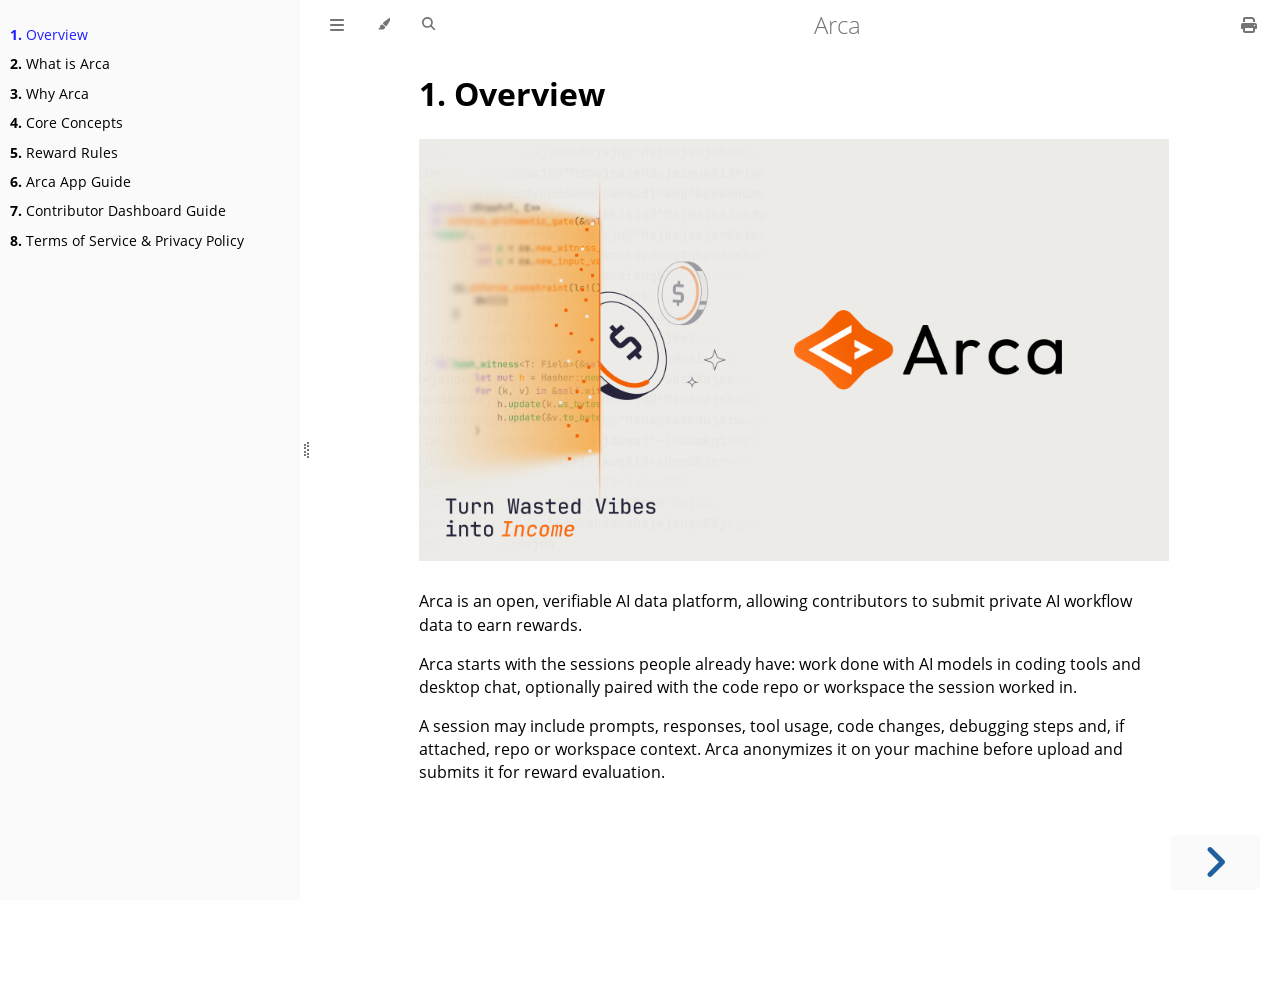
==== commit 95a3742c: "deploy: 6544d44530a65030b7a572b2e56d763e4826507b" ====
--- a/index.html
+++ b/index.html
@@ -35,10 +35,10 @@
             const path_to_root = "";
             const default_light_theme = "light";
             const default_dark_theme = "navy";
-            window.path_to_searchindex_js = "searchindex-3bdd4e31.js";
+            window.path_to_searchindex_js = "searchindex-1627e374.js";
         </script>
         <!-- Start loading toc.js asap -->
-        <script src="toc-6a2bfc67.js"></script>
+        <script src="toc-2e0583d6.js"></script>
     </head>
     <body>
     <div id="mdbook-help-container">
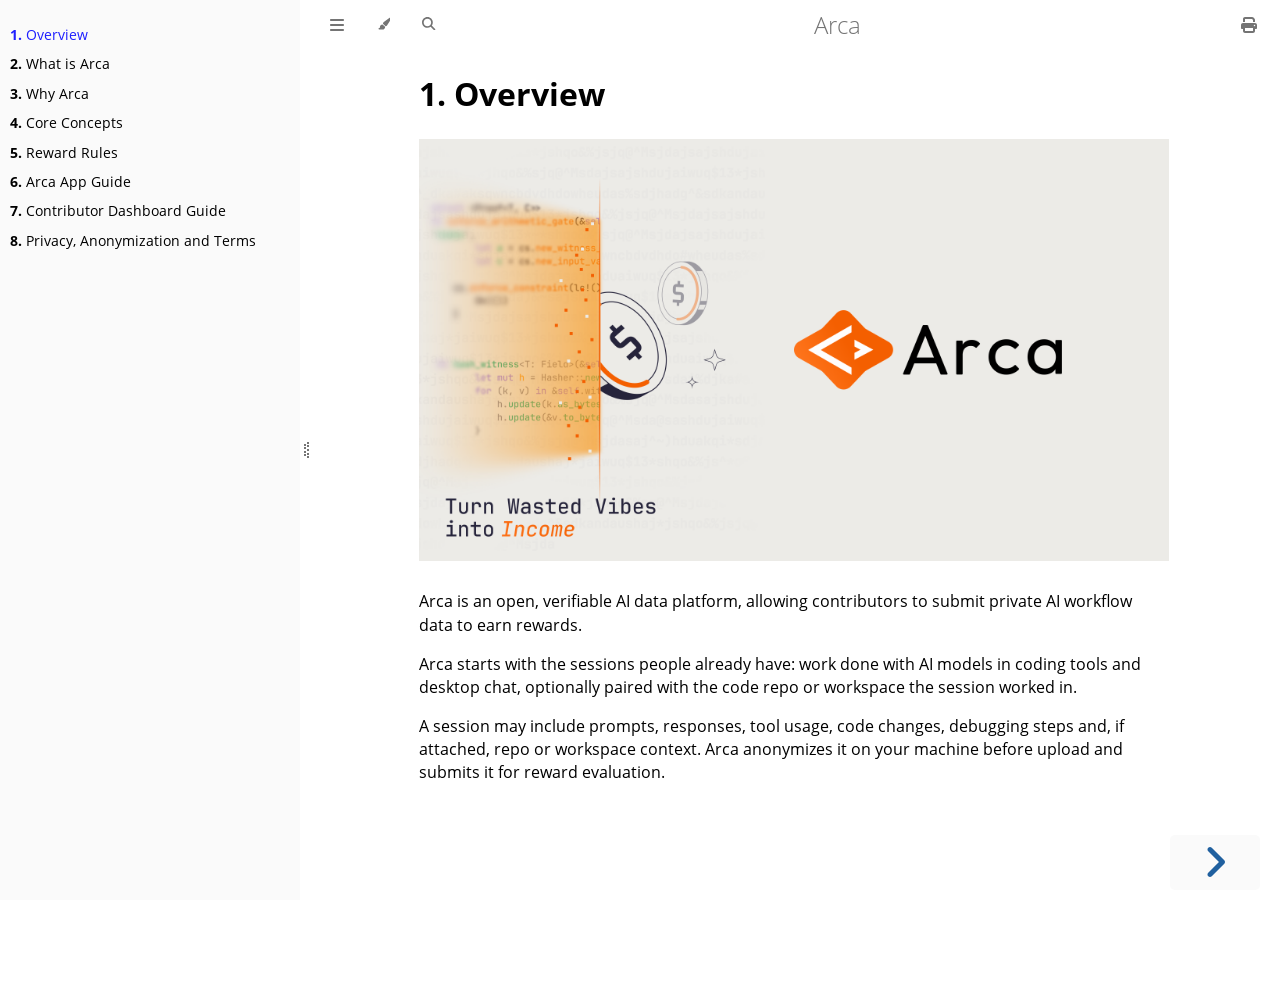
==== commit 82e07078: "deploy: 539f9e42dae4548df0b92551bba88a0619f0be1a" ====
--- a/index.html
+++ b/index.html
@@ -35,10 +35,10 @@
             const path_to_root = "";
             const default_light_theme = "light";
             const default_dark_theme = "navy";
-            window.path_to_searchindex_js = "searchindex-1627e374.js";
+            window.path_to_searchindex_js = "searchindex-078de71f.js";
         </script>
         <!-- Start loading toc.js asap -->
-        <script src="toc-2e0583d6.js"></script>
+        <script src="toc-8098f96a.js"></script>
     </head>
     <body>
     <div id="mdbook-help-container">
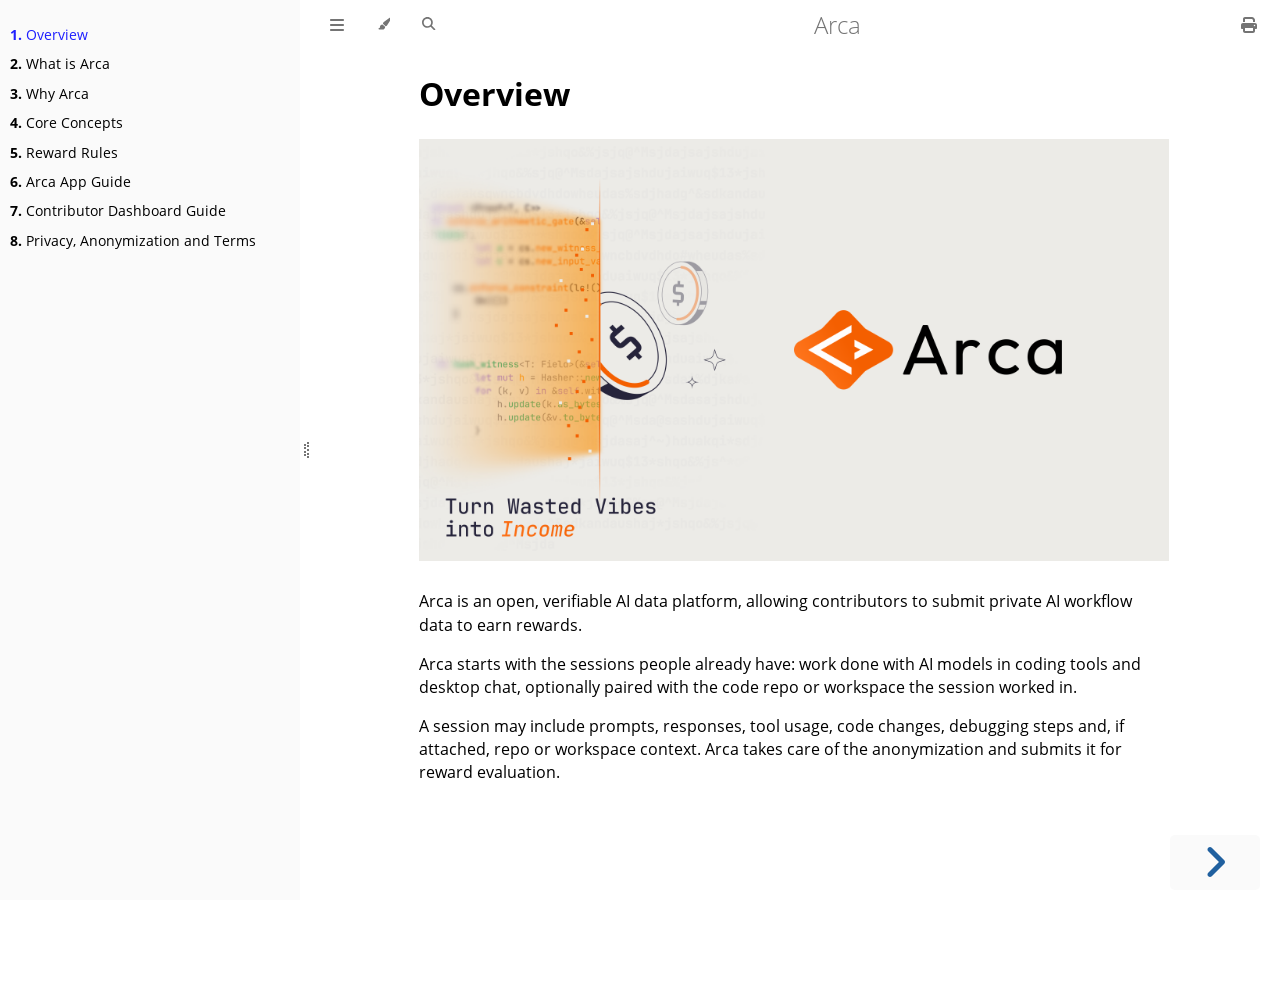
==== commit 88dc9b7b: "deploy: 97ba71082089840290ef47dc07be29a1165ffaf4" ====
--- a/index.html
+++ b/index.html
@@ -35,7 +35,7 @@
             const path_to_root = "";
             const default_light_theme = "light";
             const default_dark_theme = "navy";
-            window.path_to_searchindex_js = "searchindex-078de71f.js";
+            window.path_to_searchindex_js = "searchindex-d7a85a05.js";
         </script>
         <!-- Start loading toc.js asap -->
         <script src="toc-8098f96a.js"></script>
@@ -174,12 +174,12 @@
 
                 <div id="mdbook-content" class="content">
                     <main>
-                        <h1 id="1-overview"><a class="header" href="#1-overview">1. Overview</a></h1>
+                        <h1 id="overview"><a class="header" href="#overview">Overview</a></h1>
 <div align="center"><figure><img src="assets/doc (1).png" alt=""><figcaption></figcaption></figure></div>
 
 <p>Arca is an open, verifiable AI data platform, allowing contributors to submit private AI workflow data to earn rewards.</p>
 <p>Arca starts with the sessions people already have: work done with AI models in coding tools and desktop chat, optionally paired with the code repo or workspace the session worked in.</p>
-<p>A session may include prompts, responses, tool usage, code changes, debugging steps and, if attached, repo or workspace context. Arca anonymizes it on your machine before upload and submits it for reward evaluation.</p>
+<p>A session may include prompts, responses, tool usage, code changes, debugging steps and, if attached, repo or workspace context. Arca takes care of the anonymization and submits it for reward evaluation.</p>
 
                     </main>
 
